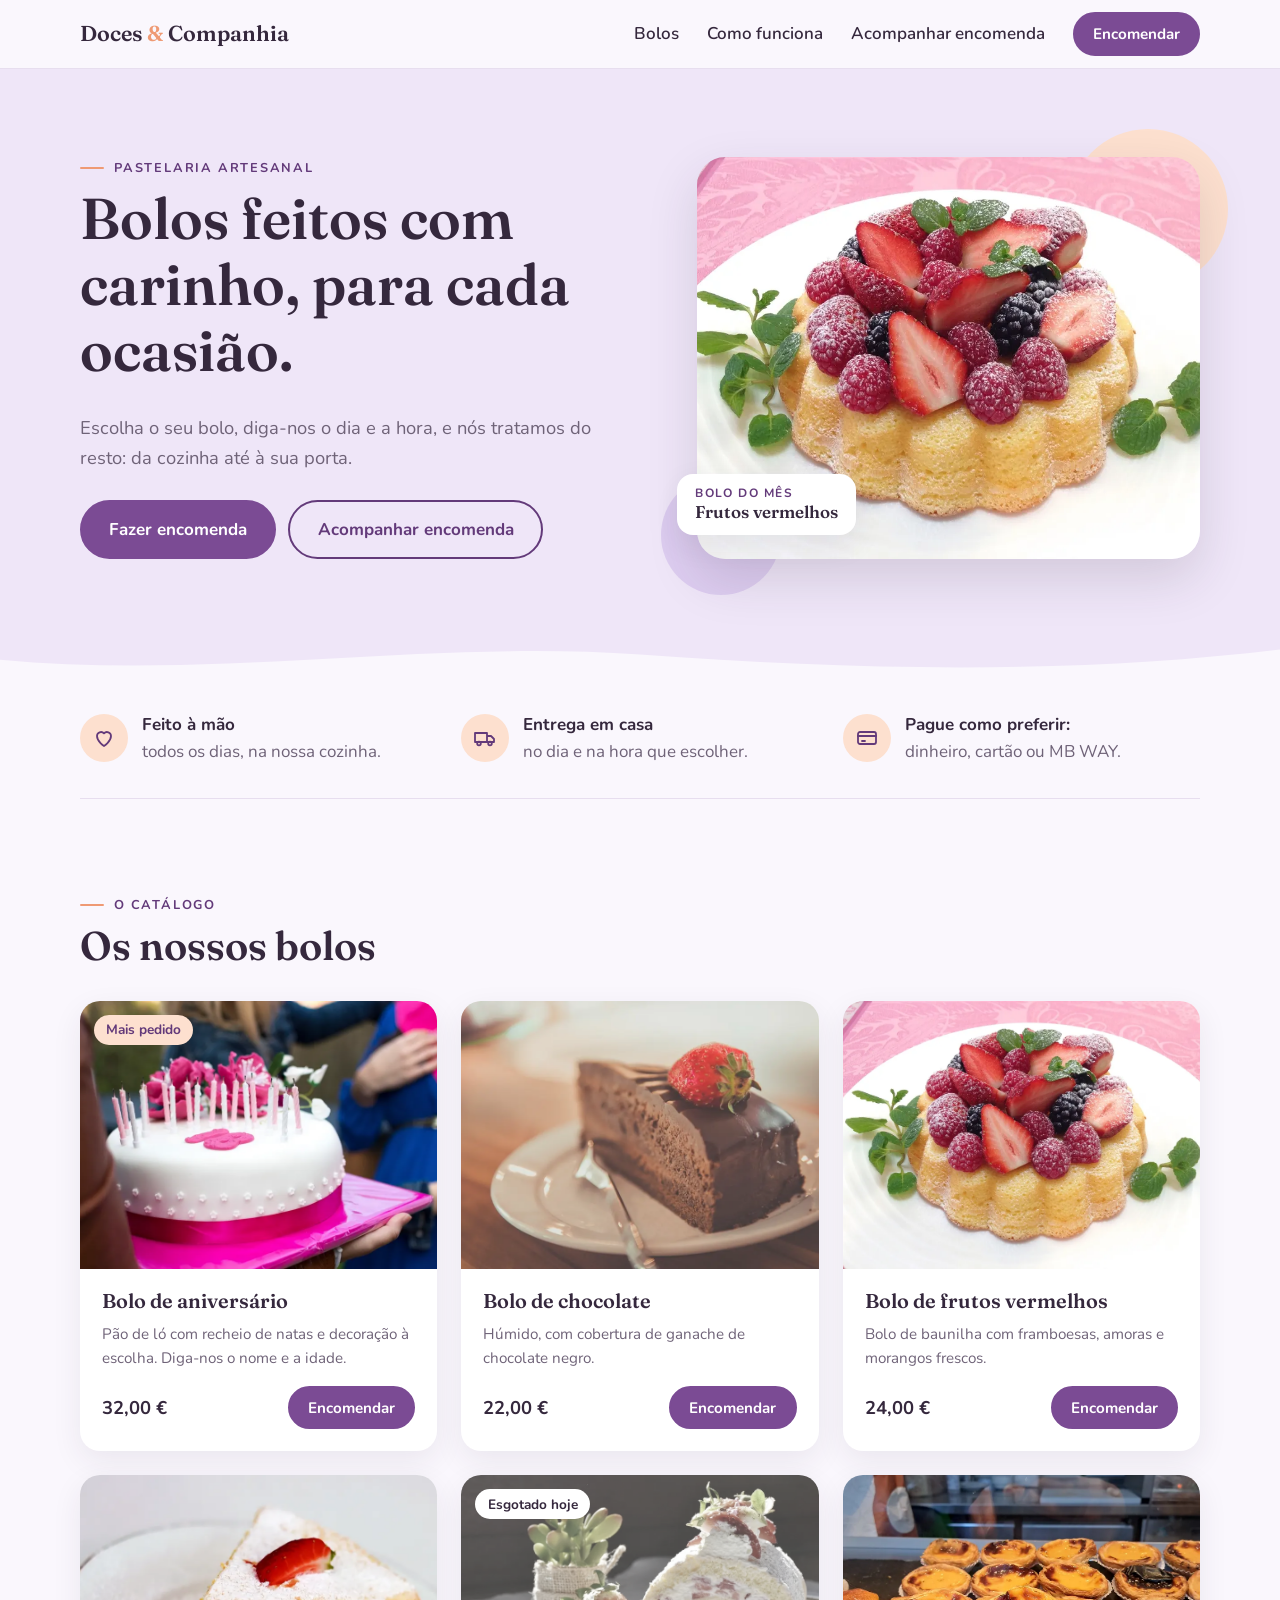
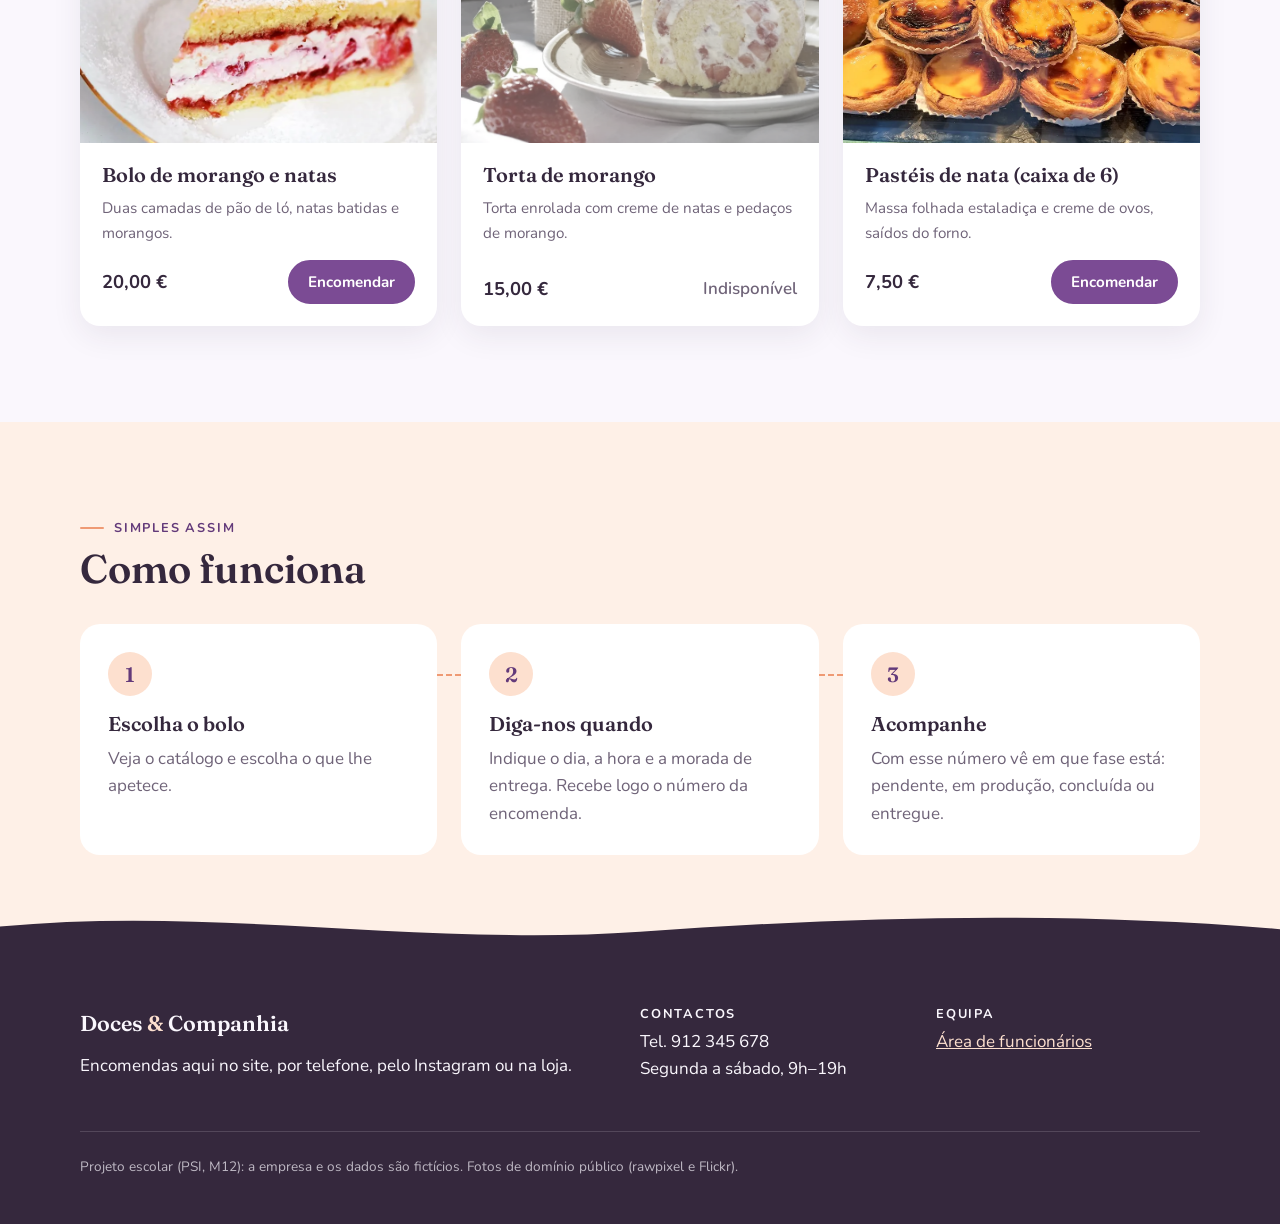
==== index.html @ ed375181 "Site Doces & Companhia: Início, Fazer encomenda, Acompanhar" ====
<!doctype html>
<html lang="pt-PT">
<head>
  <meta charset="utf-8">
  <meta name="viewport" content="width=device-width, initial-scale=1">
  <title>Doces &amp; Companhia — Bolos por encomenda</title>
  <meta name="description" content="Pastelaria artesanal. Encomende o seu bolo online e acompanhe a encomenda até à sua porta.">
  <link rel="preconnect" href="https://fonts.googleapis.com">
  <link rel="preconnect" href="https://fonts.gstatic.com" crossorigin>
  <link rel="stylesheet" href="https://fonts.googleapis.com/css2?family=Fraunces:opsz,wght@9..144,500;9..144,600&family=Nunito:wght@400;600;700&display=swap">
  <link rel="icon" href="data:image/svg+xml,<svg xmlns='http://www.w3.org/2000/svg' viewBox='0 0 100 100'><text y='.9em' font-size='90'>🍰</text></svg>">
  <link rel="stylesheet" href="css/style.css">
  <script src="js/dados.js" defer></script>
  <script src="js/inicio.js" defer></script>
  <script src="js/animacoes.js" defer></script>
</head>
<body>
  <header class="topo">
    <div class="contentor topo__linha">
      <a class="logo" href="index.html">Doces <span>&amp;</span> Companhia</a>
      <nav class="menu" aria-label="Principal">
        <a href="#bolos">Bolos</a>
        <a href="#como-funciona">Como funciona</a>
        <a href="acompanhar.html">Acompanhar encomenda</a>
        <a class="botao botao--pequeno" href="encomendar.html">Encomendar</a>
      </nav>
    </div>
  </header>

  <main>
    <section class="destaque">
      <div class="contentor destaque__grelha">
        <div>
          <p class="sobretitulo entrar">Pastelaria artesanal</p>
          <h1 class="entrar" style="--ordem: 1">Bolos feitos com carinho, para cada ocasião.</h1>
          <p class="destaque__texto entrar" style="--ordem: 2">Escolha o seu bolo, diga-nos o dia e a hora, e nós tratamos do resto: da cozinha até à sua porta.</p>
          <div class="acoes entrar" style="--ordem: 3">
            <a class="botao" href="encomendar.html">Fazer encomenda</a>
            <a class="botao botao--secundario" href="acompanhar.html">Acompanhar encomenda</a>
          </div>
        </div>
        <div class="destaque__media entrar" style="--ordem: 2">
          <span class="destaque__bolha destaque__bolha--1" aria-hidden="true"></span>
          <span class="destaque__bolha destaque__bolha--2" aria-hidden="true"></span>
          <img class="destaque__foto" src="img/frutos-vermelhos.webp" width="900" height="651"
               alt="Bolo de frutos vermelhos com framboesas, amoras e morangos">
          <p class="destaque__selo"><span>Bolo do mês</span> Frutos vermelhos</p>
        </div>
      </div>
      <svg class="onda" viewBox="0 0 1440 80" preserveAspectRatio="none" aria-hidden="true"><path d="M0 48C240 80 480 16 720 40S1200 72 1440 32V80H0Z"/></svg>
    </section>

    <ul class="contentor vantagens">
      <li>
        <span class="vantagens__icone" aria-hidden="true">
          <svg viewBox="0 0 24 24"><path d="M12 20s-7-4.4-7-10a4 4 0 0 1 7-2.6A4 4 0 0 1 19 10c0 5.6-7 10-7 10z"/></svg>
        </span>
        <div><strong>Feito à mão</strong> todos os dias, na nossa cozinha.</div>
      </li>
      <li>
        <span class="vantagens__icone" aria-hidden="true">
          <svg viewBox="0 0 24 24"><path d="M2 7h12v9H2zM14 10h4l3 3v3h-7"/><circle cx="6" cy="17.5" r="1.8"/><circle cx="17" cy="17.5" r="1.8"/></svg>
        </span>
        <div><strong>Entrega em casa</strong> no dia e na hora que escolher.</div>
      </li>
      <li>
        <span class="vantagens__icone" aria-hidden="true">
          <svg viewBox="0 0 24 24"><rect x="3" y="6" width="18" height="12" rx="2"/><path d="M3 10h18M7 15h3"/></svg>
        </span>
        <div><strong>Pague como preferir:</strong> dinheiro, cartão ou MB WAY.</div>
      </li>
    </ul>

    <section id="bolos" class="seccao">
      <div class="contentor">
        <p class="sobretitulo">O catálogo</p>
        <h2>Os nossos bolos</h2>
        <ul class="grelha-produtos" id="lista-produtos"></ul>
      </div>
    </section>

    <section id="como-funciona" class="seccao seccao--pessego">
      <div class="contentor">
        <p class="sobretitulo">Simples assim</p>
        <h2>Como funciona</h2>
        <ol class="passos">
          <li>
            <span class="passos__numero">1</span>
            <h3>Escolha o bolo</h3>
            <p>Veja o catálogo e escolha o que lhe apetece.</p>
          </li>
          <li>
            <span class="passos__numero">2</span>
            <h3>Diga-nos quando</h3>
            <p>Indique o dia, a hora e a morada de entrega. Recebe logo o número da encomenda.</p>
          </li>
          <li>
            <span class="passos__numero">3</span>
            <h3>Acompanhe</h3>
            <p>Com esse número vê em que fase está: pendente, em produção, concluída ou entregue.</p>
          </li>
        </ol>
      </div>
    </section>
  </main>

  <footer class="rodape">
    <svg class="onda" viewBox="0 0 1440 80" preserveAspectRatio="none" aria-hidden="true"><path d="M0 40C240 8 480 72 720 48S1200 16 1440 44V80H0Z"/></svg>
    <div class="contentor rodape__grelha">
      <div>
        <p class="logo">Doces <span>&amp;</span> Companhia</p>
        <p>Encomendas aqui no site, por telefone, pelo Instagram ou na loja.</p>
      </div>
      <div>
        <h2>Contactos</h2>
        <p>Tel. 912 345 678<br>Segunda a sábado, 9h–19h</p>
      </div>
      <div>
        <h2>Equipa</h2>
        <p><a href="entrar.html">Área de funcionários</a></p>
      </div>
    </div>
    <p class="contentor rodape__nota">Projeto escolar (PSI, M12): a empresa e os dados são fictícios. Fotos de domínio público (rawpixel e Flickr).</p>
  </footer>

  <template id="modelo-produto">
    <li class="produto">
      <div class="produto__imagem">
        <img class="produto__foto" src="" alt="" width="900" height="600" loading="lazy">
        <span class="produto__selo" hidden></span>
      </div>
      <div class="produto__corpo">
        <h3 class="produto__nome"></h3>
        <p class="produto__descricao"></p>
        <div class="produto__rodape">
          <span class="produto__preco"></span>
          <a class="botao botao--pequeno produto__botao" href="encomendar.html">Encomendar</a>
        </div>
      </div>
    </li>
  </template>
</body>
</html>
---- css/style.css ----
/* Doces & Companhia: estilos partilhados por todas as páginas. */

:root {
  /* Lavanda e pêssego */
  --fundo: #faf7fd;
  --branco: #ffffff;
  --lavanda: #efe6f8;
  --lavanda-clara: #f5f0fb;
  --lavanda-forte: #ddcdf0;
  --pessego: #fde0cf;
  --pessego-claro: #fef0e7;
  --pessego-forte: #ef9a74; /* só decoração: não serve para texto */
  --texto: #35283d;
  --texto-suave: #6f6378;
  --acento: #7b4b94;
  --acento-escuro: #633a7a;
  --linha: #e7deef;
  --erro: #b3261e;
  --erro-fundo: #fbe4e2;
  --erro-texto: #8c1d18;
  --sucesso-fundo: #dff2e9;
  --sucesso-texto: #2f6b4f;

  --raio: 20px;
  --sombra: 0 10px 30px rgb(53 40 61 / 0.08);
  --fonte-titulos: 'Fraunces', Georgia, serif;
  --fonte-texto: 'Nunito', system-ui, sans-serif;
}

*,
*::before,
*::after {
  box-sizing: border-box;
}

[hidden] {
  display: none !important;
}

body {
  margin: 0;
  background: var(--fundo);
  color: var(--texto);
  font: 1.0625rem/1.6 var(--fonte-texto);
}

img {
  display: block;
  max-width: 100%;
  height: auto;
}

h1,
h2,
h3 {
  margin: 0 0 0.5em;
  font-family: var(--fonte-titulos);
  font-weight: 600;
  line-height: 1.15;
}

h1 {
  font-size: clamp(2.2rem, 5vw, 3.6rem);
}

h2 {
  font-size: clamp(1.8rem, 3.5vw, 2.5rem);
}

h3 {
  font-size: 1.25rem;
}

p {
  margin: 0 0 1em;
}

a {
  color: var(--acento-escuro);
}

:focus-visible {
  outline: 3px solid var(--acento);
  outline-offset: 3px;
}

.contentor {
  width: min(1120px, 100% - 32px);
  margin-inline: auto;
}

.sobretitulo {
  display: flex;
  align-items: center;
  gap: 10px;
  margin-bottom: 0.5rem;
  color: var(--acento-escuro);
  font-size: 0.8rem;
  font-weight: 700;
  letter-spacing: 0.14em;
  text-transform: uppercase;
}

.sobretitulo::before {
  content: '';
  width: 24px;
  height: 2px;
  border-radius: 2px;
  background: var(--pessego-forte);
}

/* Botões */

.botao {
  display: inline-block;
  padding: 0.8em 1.6em;
  border: 2px solid var(--acento);
  border-radius: 999px;
  background: var(--acento);
  color: var(--branco);
  font: inherit;
  font-weight: 700;
  text-decoration: none;
  cursor: pointer;
  transition: background-color 0.2s, border-color 0.2s, color 0.2s, transform 0.2s, box-shadow 0.2s;
}

.botao:hover {
  border-color: var(--acento-escuro);
  background: var(--acento-escuro);
  box-shadow: 0 8px 18px rgb(123 75 148 / 0.25);
  transform: translateY(-2px);
}

.botao:active {
  transform: translateY(0) scale(0.98);
}

.botao--secundario {
  border-color: var(--acento-escuro);
  background: transparent;
  color: var(--acento-escuro);
}

.botao--secundario:hover {
  color: var(--branco);
}

.botao--pequeno {
  padding: 0.5em 1.2em;
  font-size: 0.95rem;
}

.botao--largo {
  width: 100%;
  text-align: center;
  font-size: 1.05rem;
}

/* Topo */

.topo {
  position: sticky;
  top: 0;
  z-index: 10;
  border-bottom: 1px solid var(--linha);
  background: rgb(250 247 253 / 0.92);
  backdrop-filter: blur(8px);
  transition: box-shadow 0.3s;
}

.topo--sombra {
  box-shadow: 0 6px 20px rgb(53 40 61 / 0.07);
}

.topo__linha {
  display: flex;
  align-items: center;
  justify-content: space-between;
  gap: 16px;
  min-height: 68px;
}

.logo {
  margin: 0;
  color: var(--texto);
  font-family: var(--fonte-titulos);
  font-size: 1.35rem;
  font-weight: 600;
  text-decoration: none;
  white-space: nowrap;
}

.logo span {
  color: var(--pessego-forte);
}

.menu {
  display: flex;
  align-items: center;
  gap: 28px;
}

.menu a:not(.botao) {
  color: var(--texto);
  font-weight: 600;
  text-decoration: none;
}

.menu a:not(.botao):hover {
  color: var(--acento-escuro);
}

/* Destaque (primeiro ecrã) */

.destaque {
  position: relative;
  overflow: clip;
  padding-block: clamp(40px, 8vw, 88px) clamp(72px, 10vw, 120px);
  background: var(--lavanda);
}

/* Onda no fim do primeiro ecrã */
.onda {
  position: absolute;
  bottom: -1px;
  left: 0;
  width: 100%;
  height: clamp(28px, 4vw, 56px);
  fill: var(--fundo);
}

.destaque__grelha {
  display: grid;
  grid-template-columns: 1.1fr 1fr;
  align-items: center;
  gap: clamp(32px, 5vw, 64px);
}

.destaque__texto {
  max-width: 34em;
  color: var(--texto-suave);
  font-size: 1.15rem;
}

.acoes {
  display: flex;
  flex-wrap: wrap;
  gap: 12px;
  margin-top: 28px;
}

.destaque__media {
  position: relative;
}

.destaque__foto {
  position: relative;
  width: 100%;
  aspect-ratio: 5 / 4;
  border-radius: 28px;
  object-fit: cover;
  box-shadow: 0 20px 50px rgb(53 40 61 / 0.15);
}

/* Círculos decorativos atrás da foto */
.destaque__bolha {
  position: absolute;
  border-radius: 50%;
}

.destaque__bolha--1 {
  top: -28px;
  right: -28px;
  width: 160px;
  height: 160px;
  background: var(--pessego);
}

.destaque__bolha--2 {
  bottom: -36px;
  left: -36px;
  width: 120px;
  height: 120px;
  background: var(--lavanda-forte);
}

.destaque__selo {
  position: absolute;
  bottom: 24px;
  left: -20px;
  margin: 0;
  padding: 12px 18px;
  border-radius: 16px;
  background: var(--branco);
  box-shadow: var(--sombra);
  font-family: var(--fonte-titulos);
  font-weight: 600;
  line-height: 1.3;
  animation: flutuar 5s ease-in-out 1s infinite;
}

.destaque__selo span {
  display: block;
  color: var(--acento-escuro);
  font-family: var(--fonte-texto);
  font-size: 0.75rem;
  font-weight: 700;
  letter-spacing: 0.12em;
  text-transform: uppercase;
}

/* Vantagens */

.vantagens {
  display: grid;
  grid-template-columns: repeat(3, 1fr);
  gap: 24px;
  margin-block: 0;
  padding: 32px 0;
  border-bottom: 1px solid var(--linha);
  list-style: none;
  color: var(--texto-suave);
}

.vantagens li {
  display: flex;
  align-items: center;
  gap: 14px;
}

.vantagens strong {
  display: block;
  color: var(--texto);
}

.vantagens__icone {
  display: grid;
  place-items: center;
  flex: none;
  width: 48px;
  height: 48px;
  border-radius: 50%;
  background: var(--pessego);
  color: var(--acento-escuro);
}

.vantagens__icone svg {
  width: 24px;
  height: 24px;
  fill: none;
  stroke: currentColor;
  stroke-width: 1.8;
  stroke-linecap: round;
  stroke-linejoin: round;
}

/* Secções */

.seccao {
  padding-block: clamp(48px, 8vw, 96px);
}

.seccao--pessego {
  background: var(--pessego-claro);
}

/* Catálogo */

.grelha-produtos {
  display: grid;
  grid-template-columns: repeat(auto-fill, minmax(300px, 1fr));
  gap: 24px;
  margin: 32px 0 0;
  padding: 0;
  list-style: none;
}

.produto {
  display: flex;
  flex-direction: column;
  overflow: hidden;
  border-radius: var(--raio);
  background: var(--branco);
  box-shadow: var(--sombra);
  transition: transform 0.25s, box-shadow 0.25s;
}

.produto:hover {
  transform: translateY(-4px);
  box-shadow: 0 16px 40px rgb(53 40 61 / 0.12);
}

.produto__imagem {
  position: relative;
  overflow: hidden;
}

.produto__foto {
  width: 100%;
  aspect-ratio: 4 / 3;
  object-fit: cover;
  transition: transform 0.6s cubic-bezier(0.2, 0.7, 0.2, 1);
}

.produto:hover .produto__foto {
  transform: scale(1.06);
}

.produto__selo {
  position: absolute;
  top: 14px;
  left: 14px;
  padding: 0.3em 0.9em;
  border-radius: 999px;
  background: var(--branco);
  font-size: 0.85rem;
  font-weight: 700;
}

.produto__selo--destaque {
  background: var(--pessego);
  color: var(--acento-escuro);
}

.produto__corpo {
  display: flex;
  flex: 1;
  flex-direction: column;
  padding: 20px 22px 22px;
}

.produto__descricao {
  flex: 1;
  color: var(--texto-suave);
  font-size: 0.95rem;
}

.produto__rodape {
  display: flex;
  align-items: center;
  justify-content: space-between;
  gap: 12px;
}

.produto__preco {
  font-size: 1.15rem;
  font-weight: 700;
}

.produto__indisponivel {
  color: var(--texto-suave);
  font-weight: 600;
}

.produto--esgotado .produto__foto {
  filter: grayscale(0.6);
  opacity: 0.75;
}

/* Como funciona */

.passos {
  display: grid;
  grid-template-columns: repeat(3, 1fr);
  gap: 24px;
  margin: 32px 0 0;
  padding: 0;
  list-style: none;
}

.passos li {
  position: relative;
  padding: 28px;
  border-radius: var(--raio);
  background: var(--branco);
}

/* Tracejado entre os passos */
.passos li:not(:last-child)::after {
  content: '';
  position: absolute;
  top: 50px;
  right: -24px;
  width: 24px;
  border-top: 2px dashed var(--pessego-forte);
}

.passos p {
  margin: 0;
  color: var(--texto-suave);
}

.passos__numero {
  display: grid;
  place-items: center;
  width: 44px;
  height: 44px;
  margin-bottom: 16px;
  border-radius: 50%;
  background: var(--pessego);
  color: var(--acento-escuro);
  font-family: var(--fonte-titulos);
  font-size: 1.3rem;
  font-weight: 600;
}

/* Páginas interiores */

.pagina {
  padding-block: clamp(32px, 6vw, 64px) clamp(48px, 8vw, 96px);
}

.pagina__intro {
  max-width: 40em;
  color: var(--texto-suave);
}

.contentor.estreito {
  width: min(760px, 100% - 32px);
}

.cartao {
  padding: clamp(20px, 4vw, 32px);
  border-radius: var(--raio);
  background: var(--branco);
  box-shadow: var(--sombra);
}

.aviso {
  margin: 0;
  padding: 14px 18px;
  border-radius: 14px;
  background: var(--pessego-claro);
}

.aviso--erro {
  background: var(--erro-fundo);
  color: var(--erro-texto);
}

/* Formulários */

.formulario {
  display: grid;
  gap: 24px;
}

.bloco h2 {
  display: flex;
  align-items: center;
  gap: 12px;
  font-size: 1.4rem;
}

.bloco__numero {
  display: grid;
  place-items: center;
  flex: none;
  width: 34px;
  height: 34px;
  border-radius: 50%;
  background: var(--pessego);
  color: var(--acento-escuro);
  font-size: 1rem;
}

.campos {
  display: grid;
  gap: 18px;
}

.campos-2 {
  display: grid;
  grid-template-columns: 1fr 1fr;
  gap: 18px;
}

.campo {
  display: grid;
  align-content: start;
  gap: 6px;
  min-width: 0;
  margin: 0;
  padding: 0;
  border: 0;
}

.campo--curto {
  max-width: 160px;
}

.campo > label,
.campo > legend {
  padding: 0;
  font-weight: 700;
}

.campo > legend {
  margin-bottom: 6px;
}

.campo__opcional,
.campo__ajuda {
  color: var(--texto-suave);
  font-weight: 400;
}

.campo__ajuda {
  margin: 0;
  font-size: 0.9rem;
}

.campo__erro {
  margin: 0;
  color: var(--erro);
  font-size: 0.9rem;
  font-weight: 600;
}

.campo__erro:empty {
  display: none;
}

.campo input:not([type='radio']),
.campo select,
.campo textarea {
  width: 100%;
  padding: 0.75em 1em;
  border: 1.5px solid var(--linha);
  border-radius: 12px;
  background: var(--fundo);
  color: var(--texto);
  font: inherit;
}

.campo textarea {
  min-height: 96px;
  resize: vertical;
}

.campo input:not([type='radio']):focus,
.campo select:focus,
.campo textarea:focus {
  outline: none;
  border-color: var(--acento);
  background: var(--branco);
  box-shadow: 0 0 0 3px rgb(123 75 148 / 0.18);
}

.campo--erro input:not([type='radio']),
.campo--erro select {
  border-color: var(--erro);
}

.opcoes {
  display: grid;
  grid-template-columns: 1fr 1fr;
  gap: 12px;
}

.opcoes--linha {
  display: flex;
  flex-wrap: wrap;
  gap: 10px;
}

.opcao {
  display: flex;
  align-items: flex-start;
  gap: 12px;
  padding: 14px 16px;
  border: 1.5px solid var(--linha);
  border-radius: 14px;
  background: var(--fundo);
  cursor: pointer;
  transition: border-color 0.2s, background-color 0.2s;
}

.opcoes--linha .opcao {
  align-items: center;
  padding: 10px 18px;
  font-weight: 600;
}

.opcao:has(input:checked) {
  border-color: var(--acento);
  background: var(--lavanda-clara);
}

.opcao:has(input:focus-visible) {
  outline: 3px solid var(--acento);
  outline-offset: 2px;
}

.opcao input {
  margin: 0.3em 0 0;
  accent-color: var(--acento);
}

.opcoes--linha .opcao input {
  margin-top: 0;
}

.opcao small {
  display: block;
  color: var(--texto-suave);
  font-size: 0.9rem;
}

.campo--erro .opcao {
  border-color: var(--erro);
}

/* Fazer encomenda */

.encomendar {
  display: grid;
  grid-template-columns: minmax(0, 1.7fr) minmax(0, 1fr);
  align-items: start;
  gap: 32px;
  margin-top: 32px;
}

.resumo {
  position: sticky;
  top: 92px;
  display: grid;
  gap: 16px;
}

.resumo h2 {
  margin: 0;
  font-size: 1.4rem;
}

.resumo__foto {
  width: 100%;
  aspect-ratio: 4 / 3;
  border-radius: 14px;
  object-fit: cover;
}

.resumo__produto {
  margin: 0;
  font-family: var(--fonte-titulos);
  font-size: 1.15rem;
  font-weight: 600;
}

.resumo__nota {
  margin: 0;
  color: var(--texto-suave);
  font-size: 0.9rem;
  text-align: center;
}

.detalhes {
  display: grid;
  gap: 10px;
  margin: 0;
}

.detalhes div {
  display: flex;
  justify-content: space-between;
  gap: 16px;
  padding-bottom: 10px;
  border-bottom: 1px solid var(--linha);
}

.detalhes dt {
  flex: none;
  color: var(--texto-suave);
}

.detalhes dd {
  margin: 0;
  font-weight: 600;
  text-align: right;
}

.detalhes .detalhes__total {
  border-bottom: 0;
  font-size: 1.15rem;
}

.detalhes__total dt {
  color: var(--texto);
  font-weight: 700;
}

.confirmacao {
  display: grid;
  gap: 4px;
  text-align: center;
  animation: aparecer 0.6s cubic-bezier(0.2, 0.7, 0.2, 1) both;
}

.confirmacao .sobretitulo {
  justify-content: center;
}

.confirmacao .detalhes {
  margin-block: 20px;
  text-align: left;
}

.confirmacao .aviso {
  text-align: left;
}

.confirmacao .acoes {
  justify-content: center;
  margin-top: 20px;
}

.confirmacao__numero {
  margin: 0;
  color: var(--acento-escuro);
  font-family: var(--fonte-titulos);
  font-size: clamp(2.6rem, 8vw, 3.6rem);
  font-weight: 600;
  line-height: 1.1;
  animation: saltar 0.7s cubic-bezier(0.3, 1.6, 0.5, 1) 0.3s both;
}

#confirmacao:focus,
.resultado:focus {
  outline: none;
}

/* Acompanhar encomenda */

.procurar {
  display: grid;
  justify-items: start;
  gap: 20px;
  margin: 24px 0;
}

.procurar .campos-2 {
  width: 100%;
}

.resultado {
  display: grid;
  gap: 24px;
  animation: aparecer 0.5s cubic-bezier(0.2, 0.7, 0.2, 1) both;
}

.resultado__topo {
  display: flex;
  flex-wrap: wrap;
  align-items: center;
  justify-content: space-between;
  gap: 12px;
}

.resultado__topo h2 {
  margin: 0;
  font-size: 1.5rem;
}

.resultado__atualizado {
  margin: 0;
  color: var(--texto-suave);
  font-size: 0.9rem;
}

.etiqueta {
  padding: 0.3em 0.9em;
  border-radius: 999px;
  background: var(--pessego);
  color: var(--acento-escuro);
  font-size: 0.9rem;
  font-weight: 700;
}

.etiqueta[data-estado='entregue'] {
  background: var(--sucesso-fundo);
  color: var(--sucesso-texto);
}

.etiqueta[data-estado='nao-entregue'] {
  background: var(--erro-fundo);
  color: var(--erro-texto);
}

.progresso {
  display: grid;
  grid-template-columns: repeat(4, 1fr);
  margin: 0;
  padding: 0;
  list-style: none;
}

.progresso li {
  position: relative;
  padding-top: 36px;
  color: var(--texto-suave);
  font-size: 0.9rem;
  font-weight: 600;
  text-align: center;
}

/* Bolinha de cada etapa */
.progresso li::before {
  content: '';
  position: absolute;
  top: 4px;
  left: 50%;
  z-index: 1;
  width: 22px;
  height: 22px;
  border: 3px solid var(--linha);
  border-radius: 50%;
  background: var(--branco);
  transform: translateX(-50%);
}

/* Linha que liga à etapa anterior */
.progresso li::after {
  content: '';
  position: absolute;
  top: 13px;
  left: -50%;
  width: 100%;
  height: 4px;
  background: var(--linha);
}

.progresso li:first-child::after {
  display: none;
}

.progresso li.feito {
  color: var(--texto);
}

/* As etapas feitas enchem-se uma a uma (--i vem do HTML) */
.progresso li.feito::before {
  border-color: var(--acento);
  background: var(--acento);
  animation: encher 0.35s ease-out calc(var(--i) * 180ms + 200ms) both;
}

.progresso li.feito::after {
  background: var(--acento);
  transform-origin: left;
  animation: crescer 0.25s ease-out calc(var(--i) * 180ms + 100ms) both;
}

.progresso li[aria-current] {
  color: var(--acento-escuro);
}

.progresso li[aria-current]::before {
  box-shadow: 0 0 0 6px rgb(123 75 148 / 0.18);
}

/* Rodapé */

.rodape {
  position: relative;
  padding-block: 56px 32px;
  background: var(--texto);
  color: var(--fundo);
}

.rodape .onda {
  top: calc(-1 * clamp(28px, 4vw, 56px) + 1px);
  bottom: auto;
  fill: var(--texto);
}

.rodape .logo {
  margin-bottom: 0.5em;
  color: var(--fundo);
}

.rodape .logo span {
  color: var(--pessego);
}

.rodape h2 {
  font-family: var(--fonte-texto);
  font-size: 0.8rem;
  font-weight: 700;
  letter-spacing: 0.14em;
  text-transform: uppercase;
}

.rodape a {
  color: var(--pessego);
}

.rodape__grelha {
  display: grid;
  grid-template-columns: 2fr 1fr 1fr;
  gap: 32px;
}

.rodape__nota {
  margin-top: 32px;
  padding-top: 24px;
  border-top: 1px solid rgb(250 247 253 / 0.15);
  color: rgb(250 247 253 / 0.7);
  font-size: 0.85rem;
}

/* Telemóvel */

@media (max-width: 760px) {
  .menu a:not(.botao) {
    display: none;
  }

  .destaque__grelha,
  .vantagens,
  .passos,
  .rodape__grelha,
  .encomendar,
  .campos-2,
  .opcoes {
    grid-template-columns: 1fr;
  }

  .resumo {
    position: static;
  }

  .vantagens {
    gap: 16px;
  }

  .passos li::after {
    display: none;
  }

  .destaque__selo {
    left: 12px;
  }

  .destaque__bolha--1 {
    top: -20px;
    right: -12px;
    width: 110px;
    height: 110px;
  }

  .destaque__bolha--2 {
    left: -12px;
  }
}

/* Animações */

/* Entrada do primeiro ecrã, em cascata (--ordem vem do HTML) */
.entrar {
  animation: subir 0.8s cubic-bezier(0.2, 0.7, 0.2, 1) calc(var(--ordem, 0) * 90ms) both;
}

/* Aparecer ao fazer scroll: as classes são postas por js/animacoes.js */
.revelar {
  opacity: 0;
  transform: translateY(24px);
  transition: opacity 0.7s ease, transform 0.7s cubic-bezier(0.2, 0.7, 0.2, 1);
  transition-delay: calc(var(--ordem, 0) * 100ms);
}

.revelar.revelado {
  opacity: 1;
  transform: none;
}

@keyframes subir {
  from {
    opacity: 0;
    transform: translateY(18px);
  }
}

@keyframes aparecer {
  from {
    opacity: 0;
    transform: translateY(10px) scale(0.97);
  }
}

@keyframes saltar {
  from {
    opacity: 0;
    transform: scale(0.6);
  }
}

@keyframes flutuar {
  50% {
    transform: translateY(-8px);
  }
}

@keyframes encher {
  from {
    background: var(--branco);
    transform: translateX(-50%) scale(0.5);
  }
}

@keyframes crescer {
  from {
    transform: scaleX(0);
  }
}

@media (prefers-reduced-motion: reduce) {
  *,
  *::before,
  *::after {
    animation: none !important;
    transition: none !important;
  }

  .revelar {
    opacity: 1;
    transform: none;
  }
}
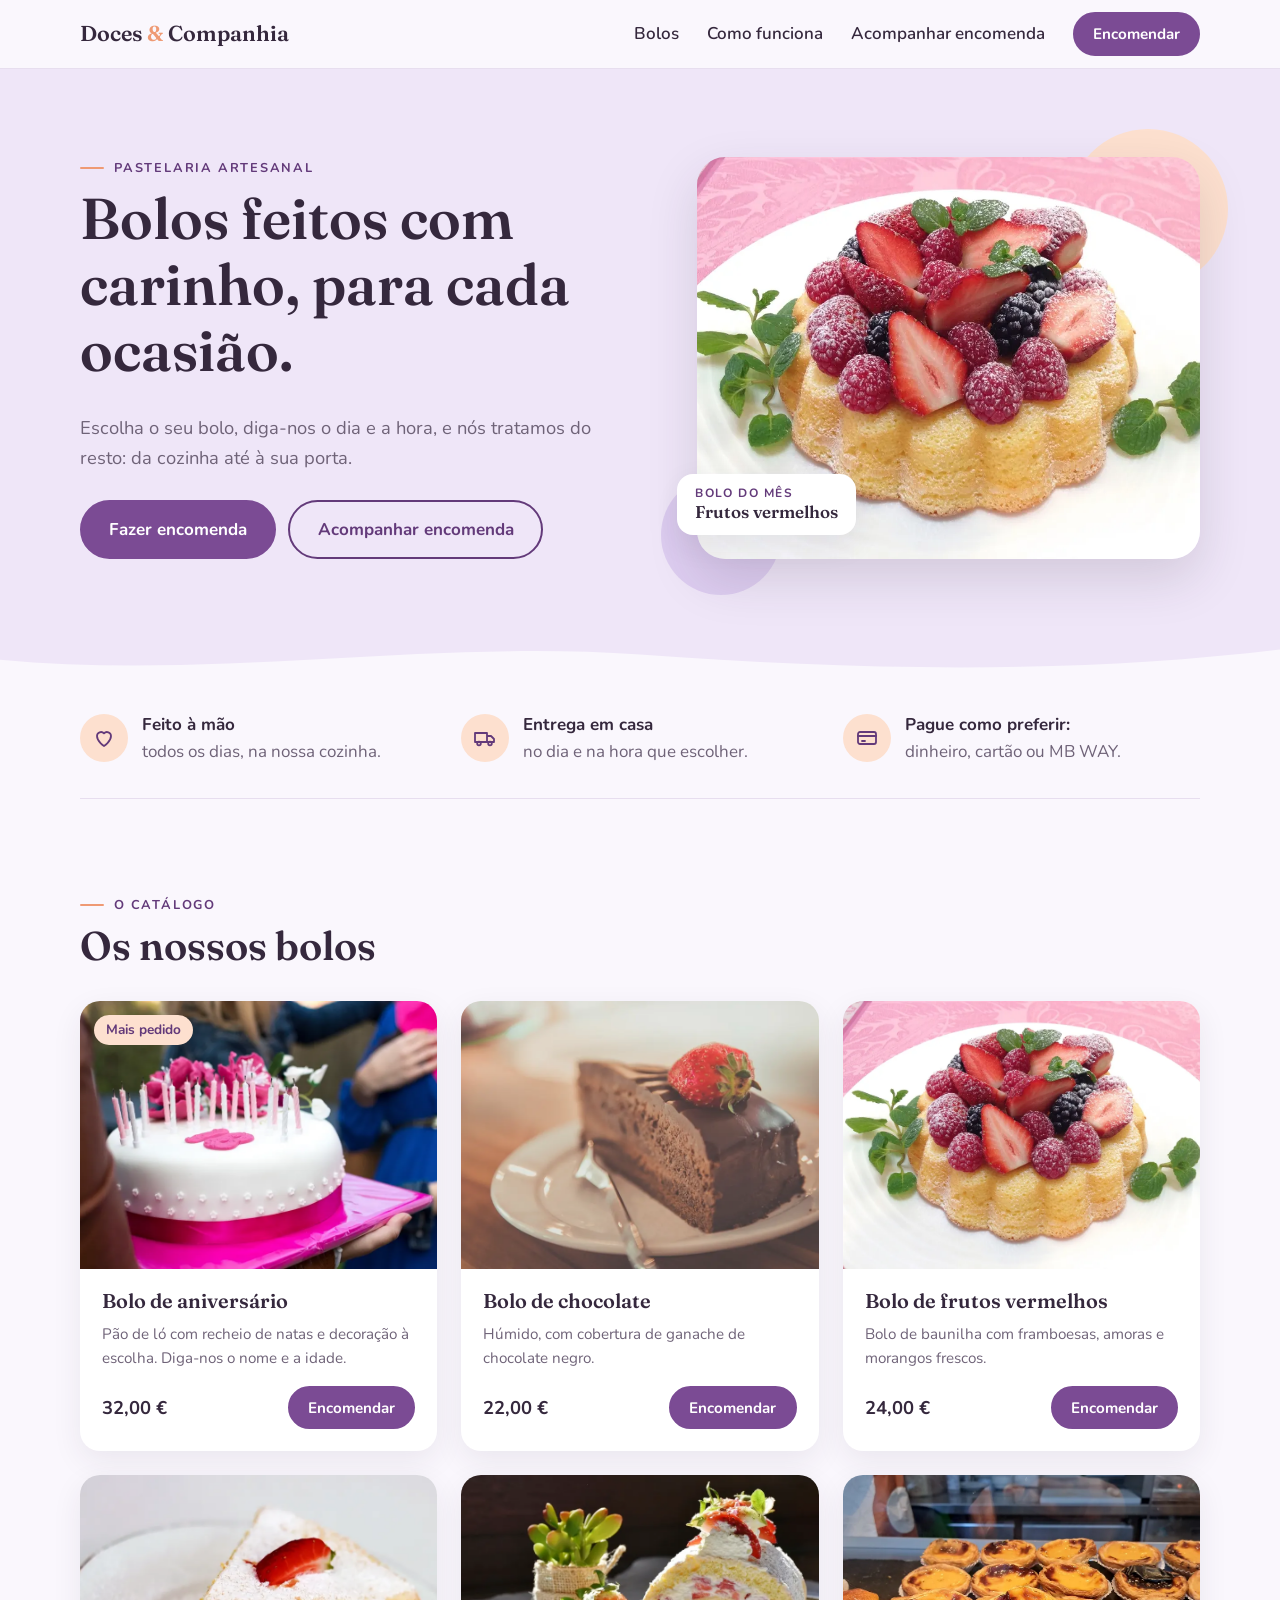
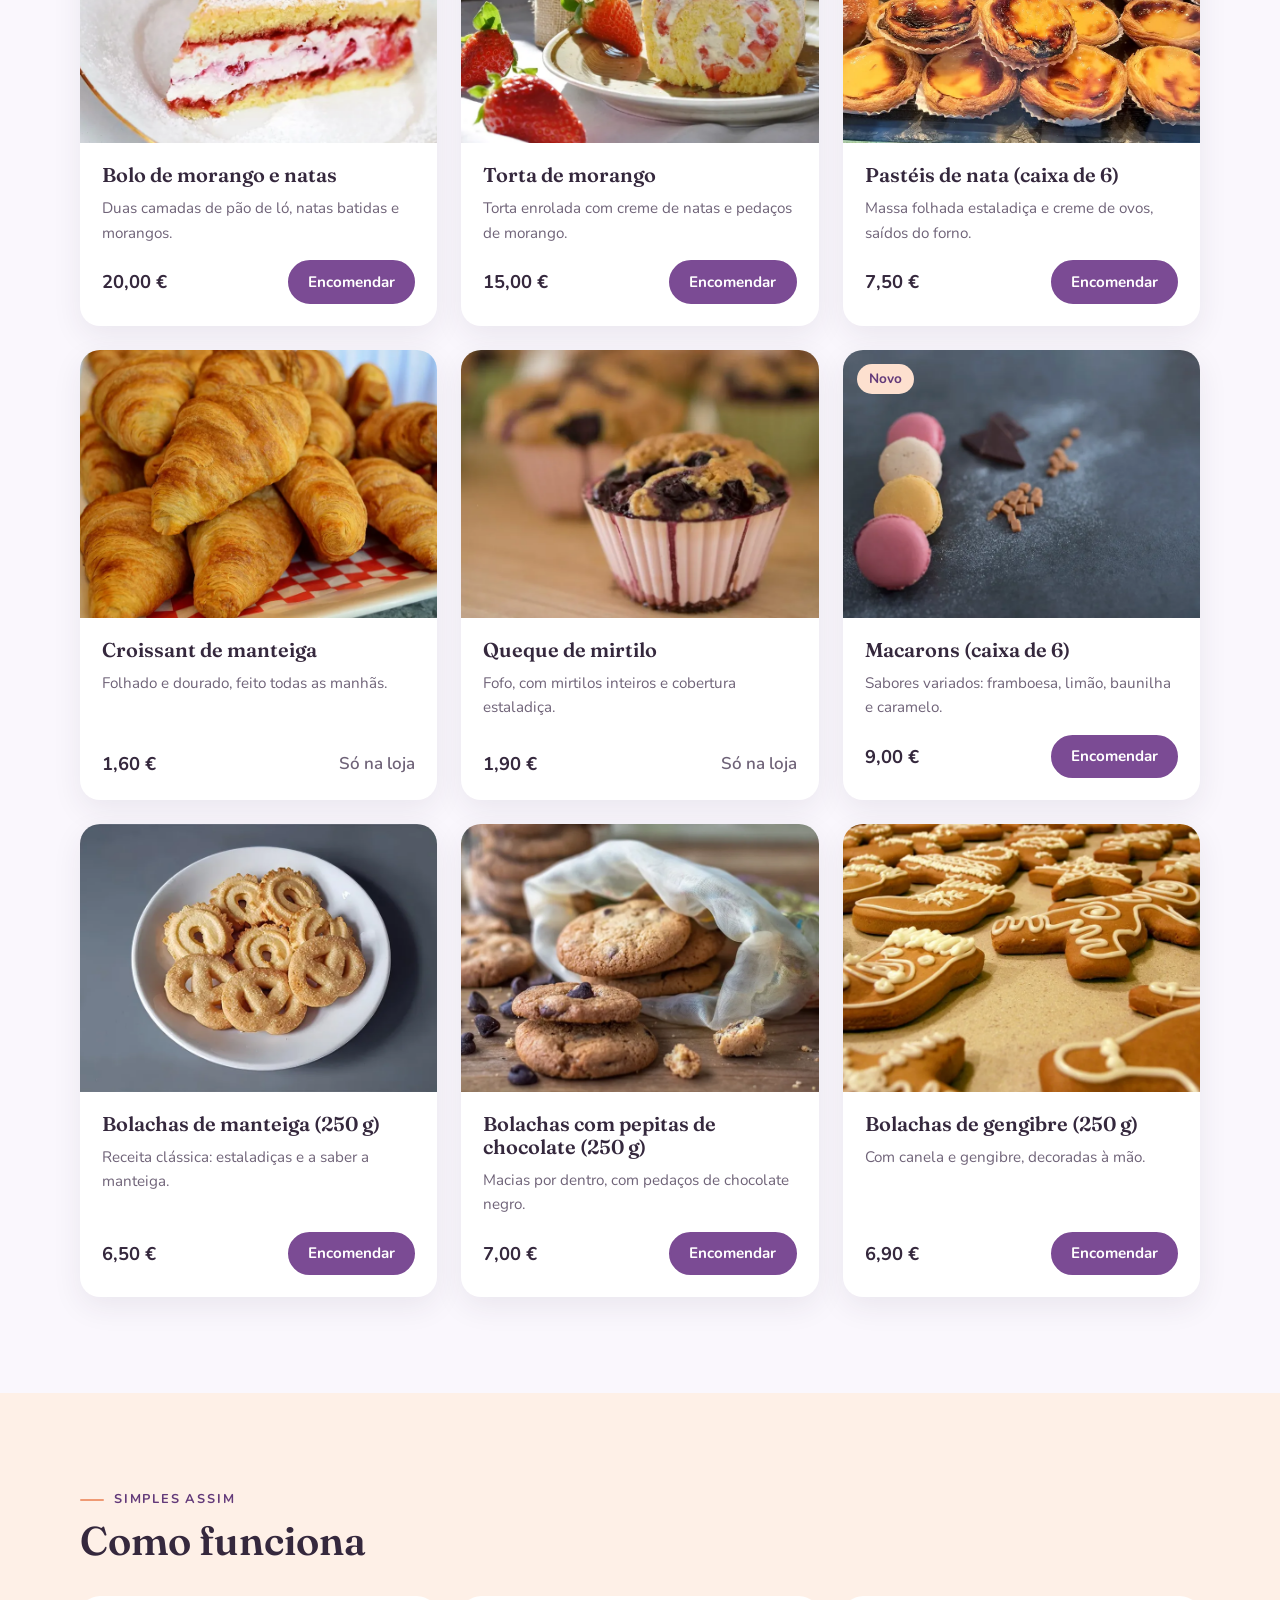
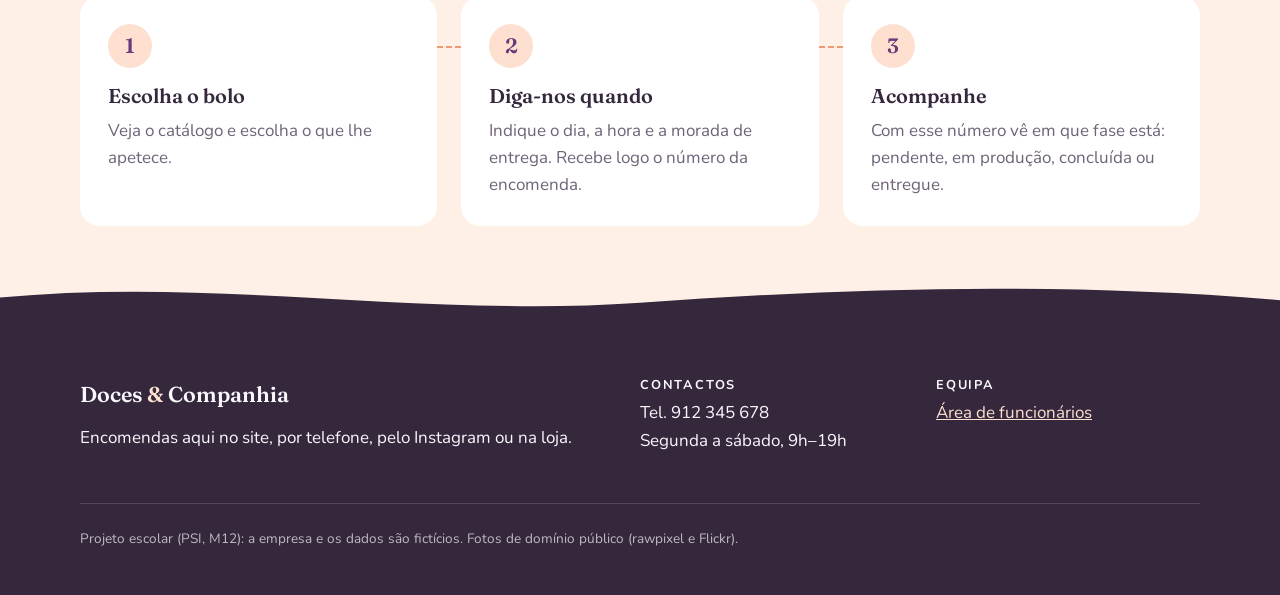
==== commit 0244f260: "Dados e regras: categorias, limite diário, região de Lisboa, stock, vendas, SMS e histórico - Catálo" ====
--- a/index.html
+++ b/index.html
@@ -11,6 +11,7 @@
   <link rel="icon" href="data:image/svg+xml,<svg xmlns='http://www.w3.org/2000/svg' viewBox='0 0 100 100'><text y='.9em' font-size='90'>🍰</text></svg>">
   <link rel="stylesheet" href="css/style.css">
   <script src="js/dados.js" defer></script>
+  <script src="js/dados-demo.js" defer></script>
   <script src="js/inicio.js" defer></script>
   <script src="js/animacoes.js" defer></script>
 </head>
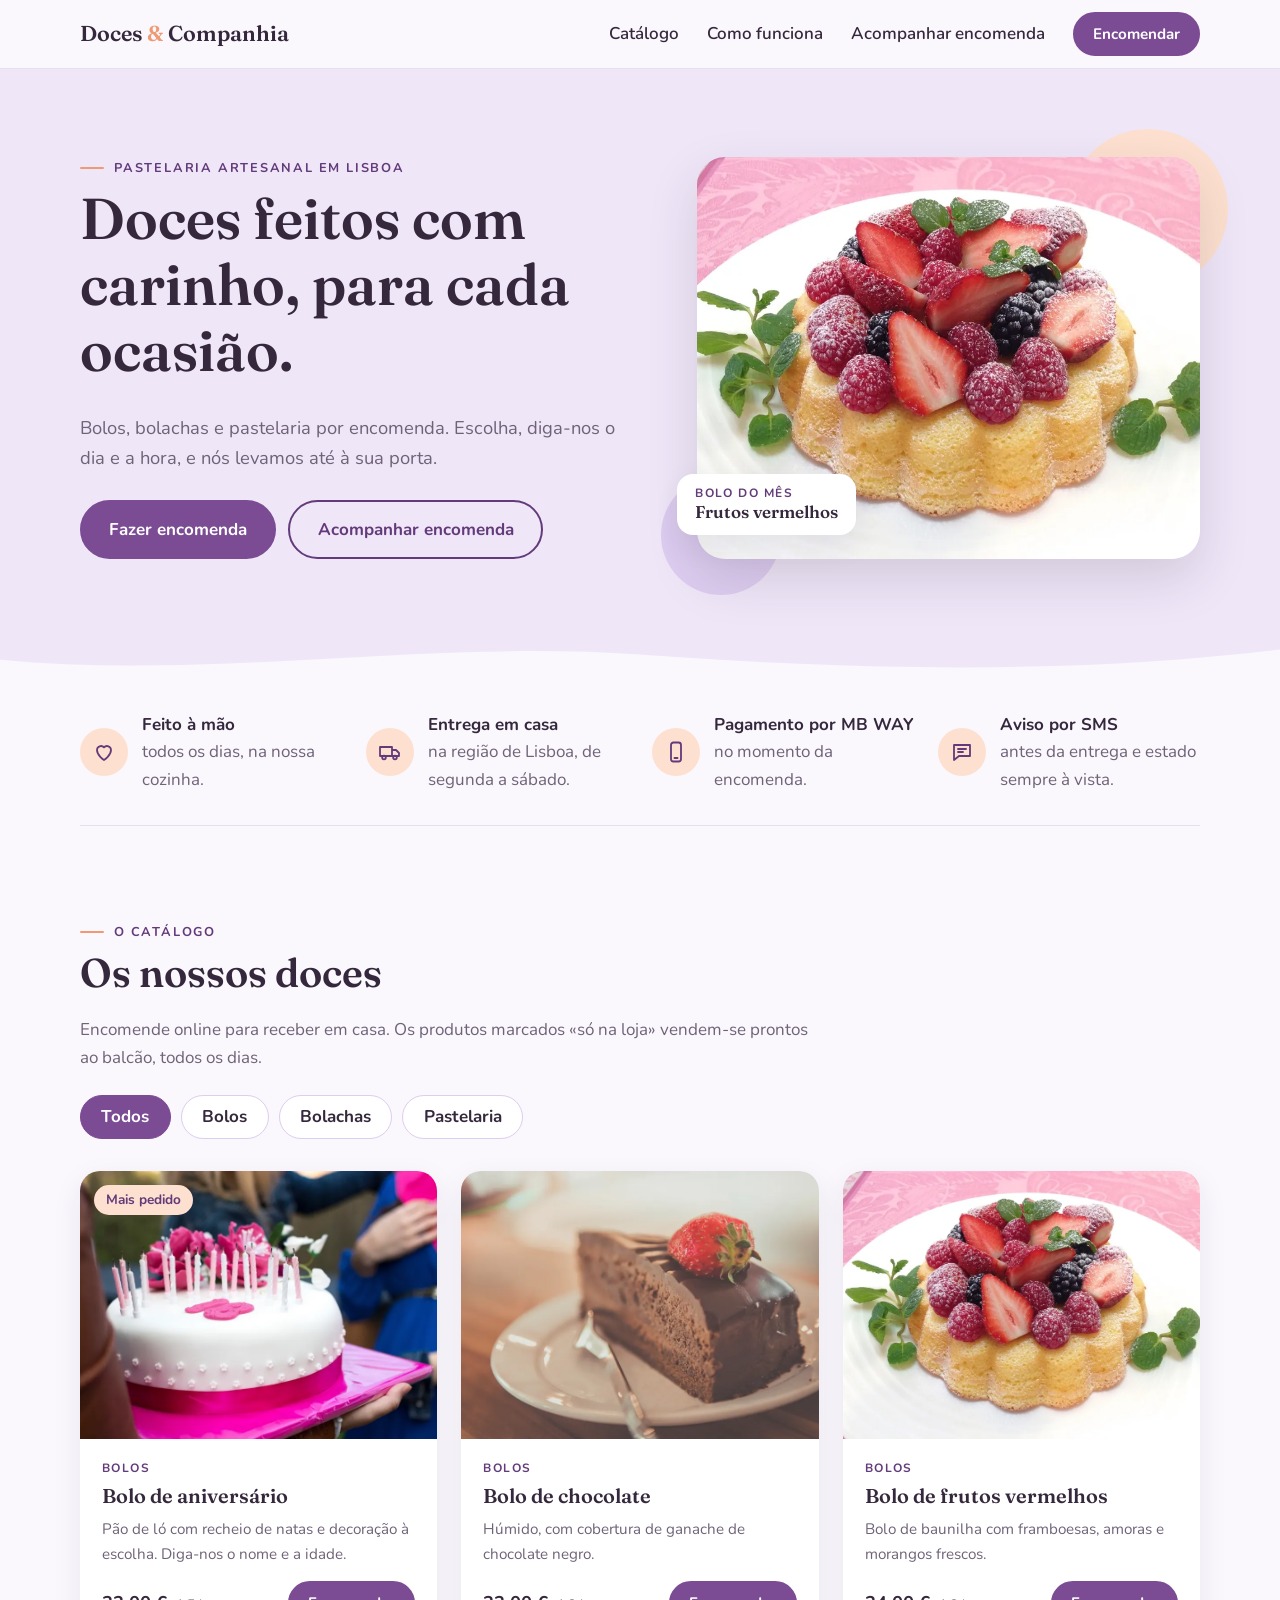
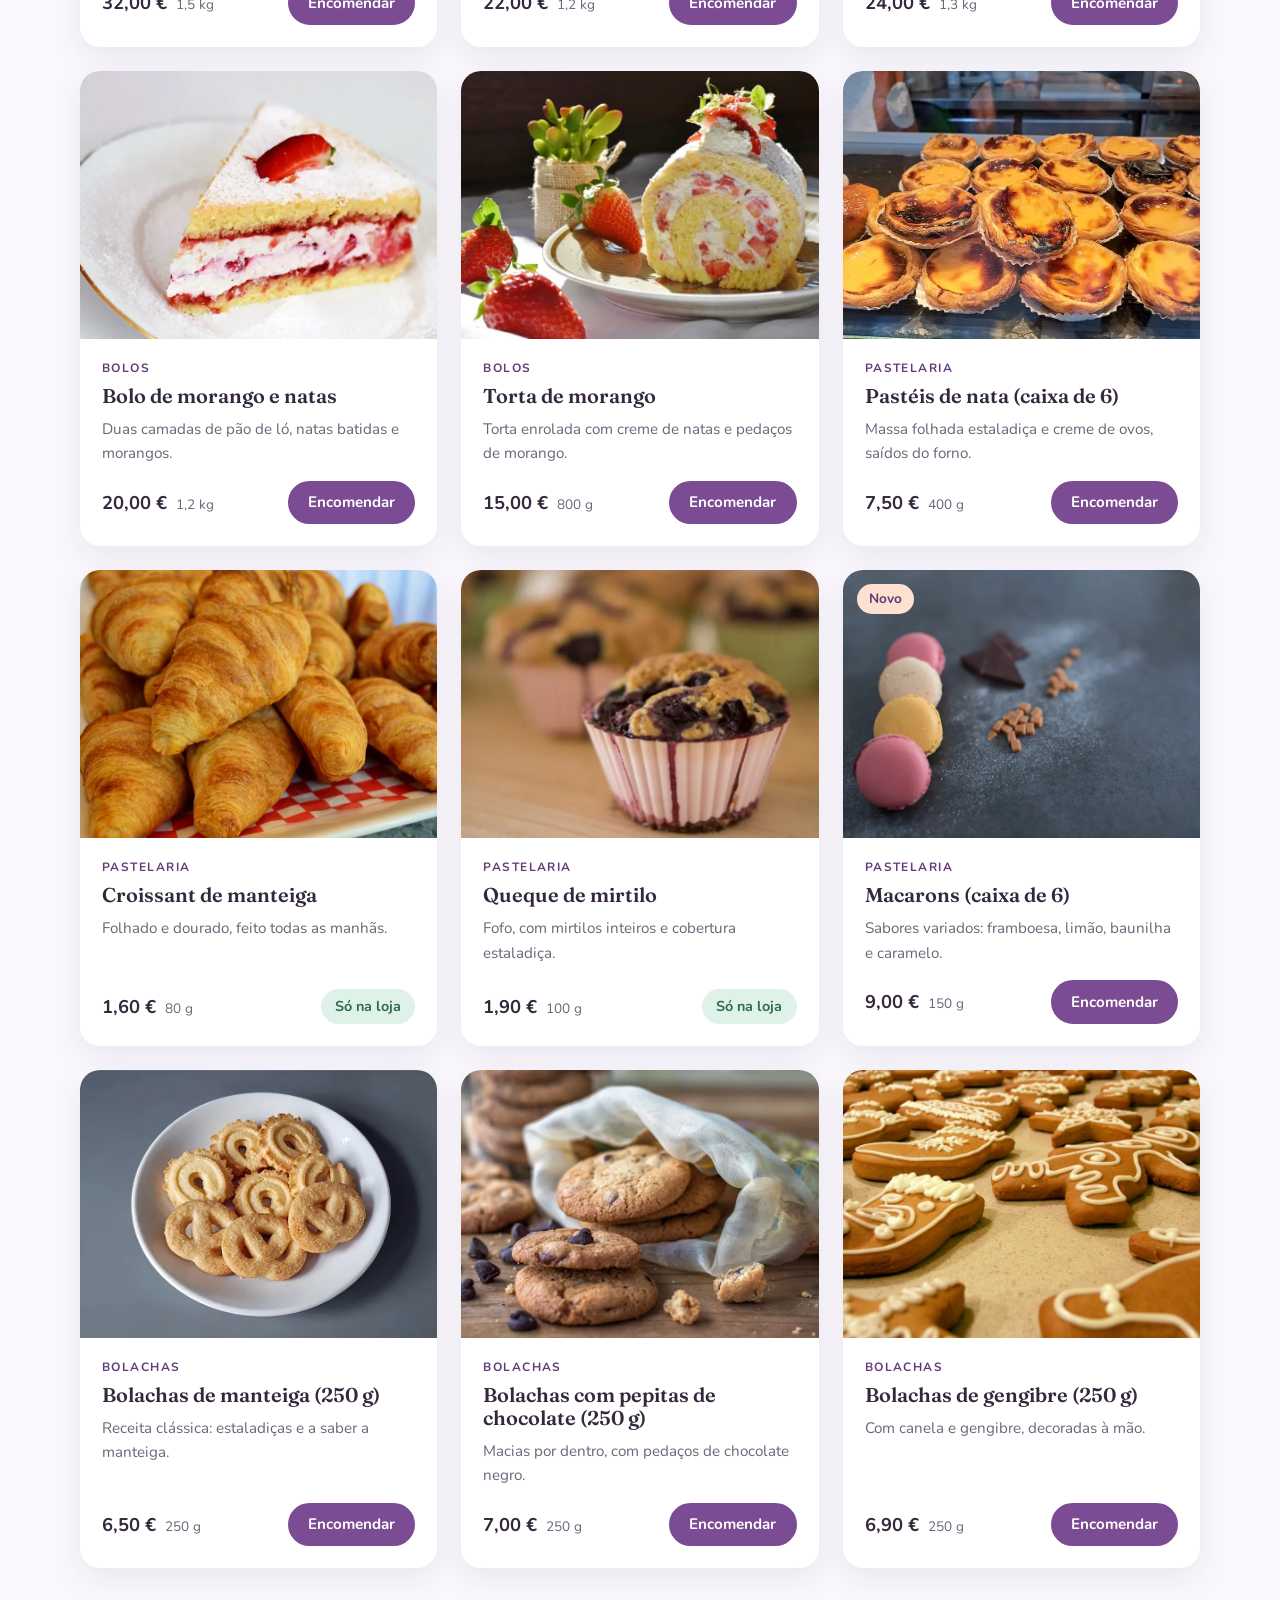
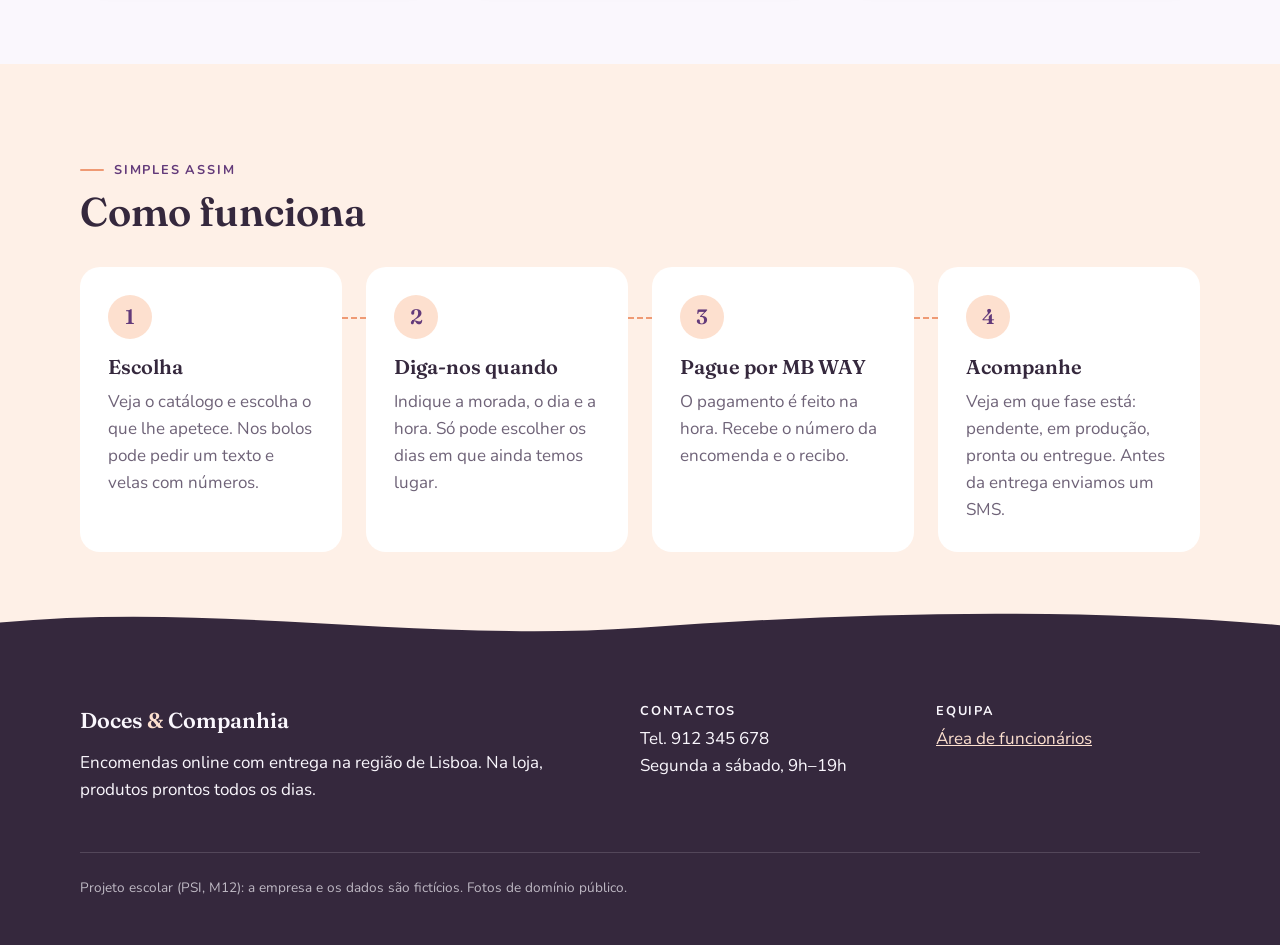
==== commit f5feaab4: "Parte do cliente: catálogo por categorias, encomenda com calendário, MB WAY simulado e recibo - Iníc" ====
--- a/index.html
+++ b/index.html
@@ -3,8 +3,8 @@
 <head>
   <meta charset="utf-8">
   <meta name="viewport" content="width=device-width, initial-scale=1">
-  <title>Doces &amp; Companhia — Bolos por encomenda</title>
-  <meta name="description" content="Pastelaria artesanal. Encomende o seu bolo online e acompanhe a encomenda até à sua porta.">
+  <title>Doces &amp; Companhia — Bolos, bolachas e pastelaria por encomenda</title>
+  <meta name="description" content="Pastelaria artesanal em Lisboa. Encomende online, pague por MB WAY e acompanhe a encomenda até à sua porta.">
   <link rel="preconnect" href="https://fonts.googleapis.com">
   <link rel="preconnect" href="https://fonts.gstatic.com" crossorigin>
   <link rel="stylesheet" href="https://fonts.googleapis.com/css2?family=Fraunces:opsz,wght@9..144,500;9..144,600&family=Nunito:wght@400;600;700&display=swap">
@@ -19,8 +19,11 @@
   <header class="topo">
     <div class="contentor topo__linha">
       <a class="logo" href="index.html">Doces <span>&amp;</span> Companhia</a>
-      <nav class="menu" aria-label="Principal">
-        <a href="#bolos">Bolos</a>
+      <button class="menu__botao" type="button" aria-expanded="false" aria-controls="menu" aria-label="Menu">
+        <svg viewBox="0 0 24 24" aria-hidden="true"><path d="M4 7h16M4 12h16M4 17h16"/></svg>
+      </button>
+      <nav class="menu" id="menu" aria-label="Principal">
+        <a href="#catalogo">Catálogo</a>
         <a href="#como-funciona">Como funciona</a>
         <a href="acompanhar.html">Acompanhar encomenda</a>
         <a class="botao botao--pequeno" href="encomendar.html">Encomendar</a>
@@ -32,9 +35,9 @@
     <section class="destaque">
       <div class="contentor destaque__grelha">
         <div>
-          <p class="sobretitulo entrar">Pastelaria artesanal</p>
-          <h1 class="entrar" style="--ordem: 1">Bolos feitos com carinho, para cada ocasião.</h1>
-          <p class="destaque__texto entrar" style="--ordem: 2">Escolha o seu bolo, diga-nos o dia e a hora, e nós tratamos do resto: da cozinha até à sua porta.</p>
+          <p class="sobretitulo entrar">Pastelaria artesanal em Lisboa</p>
+          <h1 class="entrar" style="--ordem: 1">Doces feitos com carinho, para cada ocasião.</h1>
+          <p class="destaque__texto entrar" style="--ordem: 2">Bolos, bolachas e pastelaria por encomenda. Escolha, diga-nos o dia e a hora, e nós levamos até à sua porta.</p>
           <div class="acoes entrar" style="--ordem: 3">
             <a class="botao" href="encomendar.html">Fazer encomenda</a>
             <a class="botao botao--secundario" href="acompanhar.html">Acompanhar encomenda</a>
@@ -62,20 +65,28 @@
         <span class="vantagens__icone" aria-hidden="true">
           <svg viewBox="0 0 24 24"><path d="M2 7h12v9H2zM14 10h4l3 3v3h-7"/><circle cx="6" cy="17.5" r="1.8"/><circle cx="17" cy="17.5" r="1.8"/></svg>
         </span>
-        <div><strong>Entrega em casa</strong> no dia e na hora que escolher.</div>
+        <div><strong>Entrega em casa</strong> na região de Lisboa, de segunda a sábado.</div>
       </li>
       <li>
         <span class="vantagens__icone" aria-hidden="true">
-          <svg viewBox="0 0 24 24"><rect x="3" y="6" width="18" height="12" rx="2"/><path d="M3 10h18M7 15h3"/></svg>
+          <svg viewBox="0 0 24 24"><rect x="7" y="2.5" width="10" height="19" rx="2.5"/><path d="M10.5 18h3"/></svg>
         </span>
-        <div><strong>Pague como preferir:</strong> dinheiro, cartão ou MB WAY.</div>
+        <div><strong>Pagamento por MB WAY</strong> no momento da encomenda.</div>
+      </li>
+      <li>
+        <span class="vantagens__icone" aria-hidden="true">
+          <svg viewBox="0 0 24 24"><path d="M4 5h16v11H9l-5 4z"/><path d="M8 9h8M8 12h5"/></svg>
+        </span>
+        <div><strong>Aviso por SMS</strong> antes da entrega e estado sempre à vista.</div>
       </li>
     </ul>
 
-    <section id="bolos" class="seccao">
+    <section id="catalogo" class="seccao">
       <div class="contentor">
         <p class="sobretitulo">O catálogo</p>
-        <h2>Os nossos bolos</h2>
+        <h2>Os nossos doces</h2>
+        <p class="seccao__intro">Encomende online para receber em casa. Os produtos marcados «só na loja» vendem-se prontos ao balcão, todos os dias.</p>
+        <div class="filtros" id="filtros" role="group" aria-label="Mostrar por categoria"></div>
         <ul class="grelha-produtos" id="lista-produtos"></ul>
       </div>
     </section>
@@ -87,18 +98,23 @@
         <ol class="passos">
           <li>
             <span class="passos__numero">1</span>
-            <h3>Escolha o bolo</h3>
-            <p>Veja o catálogo e escolha o que lhe apetece.</p>
+            <h3>Escolha</h3>
+            <p>Veja o catálogo e escolha o que lhe apetece. Nos bolos pode pedir um texto e velas com números.</p>
           </li>
           <li>
             <span class="passos__numero">2</span>
             <h3>Diga-nos quando</h3>
-            <p>Indique o dia, a hora e a morada de entrega. Recebe logo o número da encomenda.</p>
+            <p>Indique a morada, o dia e a hora. Só pode escolher os dias em que ainda temos lugar.</p>
           </li>
           <li>
             <span class="passos__numero">3</span>
+            <h3>Pague por MB WAY</h3>
+            <p>O pagamento é feito na hora. Recebe o número da encomenda e o recibo.</p>
+          </li>
+          <li>
+            <span class="passos__numero">4</span>
             <h3>Acompanhe</h3>
-            <p>Com esse número vê em que fase está: pendente, em produção, concluída ou entregue.</p>
+            <p>Veja em que fase está: pendente, em produção, pronta ou entregue. Antes da entrega enviamos um SMS.</p>
           </li>
         </ol>
       </div>
@@ -110,7 +126,7 @@
     <div class="contentor rodape__grelha">
       <div>
         <p class="logo">Doces <span>&amp;</span> Companhia</p>
-        <p>Encomendas aqui no site, por telefone, pelo Instagram ou na loja.</p>
+        <p>Encomendas online com entrega na região de Lisboa. Na loja, produtos prontos todos os dias.</p>
       </div>
       <div>
         <h2>Contactos</h2>
@@ -121,7 +137,7 @@
         <p><a href="entrar.html">Área de funcionários</a></p>
       </div>
     </div>
-    <p class="contentor rodape__nota">Projeto escolar (PSI, M12): a empresa e os dados são fictícios. Fotos de domínio público (rawpixel e Flickr).</p>
+    <p class="contentor rodape__nota">Projeto escolar (PSI, M12): a empresa e os dados são fictícios. Fotos de domínio público.</p>
   </footer>
 
   <template id="modelo-produto">
@@ -131,10 +147,11 @@
         <span class="produto__selo" hidden></span>
       </div>
       <div class="produto__corpo">
+        <p class="produto__categoria"></p>
         <h3 class="produto__nome"></h3>
         <p class="produto__descricao"></p>
         <div class="produto__rodape">
-          <span class="produto__preco"></span>
+          <p class="produto__preco"><span></span> <small></small></p>
           <a class="botao botao--pequeno produto__botao" href="encomendar.html">Encomendar</a>
         </div>
       </div>
--- a/css/style.css
+++ b/css/style.css
@@ -20,6 +20,8 @@
   --erro-texto: #8c1d18;
   --sucesso-fundo: #dff2e9;
   --sucesso-texto: #2f6b4f;
+  --azul-fundo: #dcecf7;
+  --azul-texto: #24587a;
 
   --raio: 20px;
   --sombra: 0 10px 30px rgb(53 40 61 / 0.08);
@@ -35,6 +37,16 @@
 
 [hidden] {
   display: none !important;
+}
+
+/* Fica fora da vista, mas os leitores de ecrã leem-no. */
+.invisivel {
+  position: absolute;
+  width: 1px;
+  height: 1px;
+  overflow: hidden;
+  clip-path: inset(50%);
+  white-space: nowrap;
 }
 
 body {
@@ -157,6 +169,15 @@
   font-size: 1.05rem;
 }
 
+.botao:disabled {
+  border-color: var(--linha);
+  background: var(--linha);
+  color: var(--texto-suave);
+  box-shadow: none;
+  transform: none;
+  cursor: not-allowed;
+}
+
 /* Topo */
 
 .topo {
@@ -207,8 +228,32 @@
   text-decoration: none;
 }
 
-.menu a:not(.botao):hover {
+.menu a:not(.botao):hover,
+.menu a[aria-current]:not(.botao) {
   color: var(--acento-escuro);
+}
+
+/* Só aparece no telemóvel: abre e fecha o menu. */
+.menu__botao {
+  display: none;
+  place-items: center;
+  width: 44px;
+  height: 44px;
+  padding: 0;
+  border: 1.5px solid var(--linha);
+  border-radius: 12px;
+  background: var(--branco);
+  color: var(--texto);
+  cursor: pointer;
+}
+
+.menu__botao svg {
+  width: 22px;
+  height: 22px;
+  fill: none;
+  stroke: currentColor;
+  stroke-width: 2;
+  stroke-linecap: round;
 }
 
 /* Destaque (primeiro ecrã) */
@@ -314,7 +359,7 @@
 
 .vantagens {
   display: grid;
-  grid-template-columns: repeat(3, 1fr);
+  grid-template-columns: repeat(4, 1fr);
   gap: 24px;
   margin-block: 0;
   padding: 32px 0;
@@ -365,7 +410,41 @@
   background: var(--pessego-claro);
 }
 
+.seccao__intro {
+  max-width: 44em;
+  color: var(--texto-suave);
+}
+
 /* Catálogo */
+
+.filtros {
+  display: flex;
+  flex-wrap: wrap;
+  gap: 10px;
+  margin-top: 24px;
+}
+
+.filtro {
+  padding: 0.45em 1.2em;
+  border: 1.5px solid var(--lavanda-forte);
+  border-radius: 999px;
+  background: var(--branco);
+  color: var(--texto);
+  font: inherit;
+  font-weight: 700;
+  cursor: pointer;
+  transition: background-color 0.2s, border-color 0.2s, color 0.2s;
+}
+
+.filtro:hover {
+  border-color: var(--acento);
+}
+
+.filtro[aria-pressed='true'] {
+  border-color: var(--acento);
+  background: var(--acento);
+  color: var(--branco);
+}
 
 .grelha-produtos {
   display: grid;
@@ -413,14 +492,19 @@
   left: 14px;
   padding: 0.3em 0.9em;
   border-radius: 999px;
-  background: var(--branco);
-  font-size: 0.85rem;
-  font-weight: 700;
-}
-
-.produto__selo--destaque {
   background: var(--pessego);
   color: var(--acento-escuro);
+  font-size: 0.85rem;
+  font-weight: 700;
+}
+
+.produto__categoria {
+  margin: 0 0 6px;
+  color: var(--acento-escuro);
+  font-size: 0.75rem;
+  font-weight: 700;
+  letter-spacing: 0.12em;
+  text-transform: uppercase;
 }
 
 .produto__corpo {
@@ -444,25 +528,32 @@
 }
 
 .produto__preco {
+  margin: 0;
   font-size: 1.15rem;
   font-weight: 700;
 }
 
-.produto__indisponivel {
-  color: var(--texto-suave);
-  font-weight: 600;
-}
-
-.produto--esgotado .produto__foto {
-  filter: grayscale(0.6);
-  opacity: 0.75;
+.produto__preco small {
+  margin-left: 4px;
+  color: var(--texto-suave);
+  font-size: 0.85rem;
+  font-weight: 400;
+}
+
+.produto__loja {
+  padding: 0.4em 1em;
+  border-radius: 999px;
+  background: var(--sucesso-fundo);
+  color: var(--sucesso-texto);
+  font-size: 0.9rem;
+  font-weight: 700;
 }
 
 /* Como funciona */
 
 .passos {
   display: grid;
-  grid-template-columns: repeat(3, 1fr);
+  grid-template-columns: repeat(4, 1fr);
   gap: 24px;
   margin: 32px 0 0;
   padding: 0;
@@ -590,6 +681,10 @@
   max-width: 160px;
 }
 
+.campo--medio {
+  max-width: 280px;
+}
+
 .campo > label,
 .campo > legend {
   padding: 0;
@@ -712,6 +807,318 @@
   border-color: var(--erro);
 }
 
+/* Escolha do produto: cartões com foto que são botões de rádio */
+
+.escolhas__categoria {
+  margin: 18px 0 8px;
+  color: var(--acento-escuro);
+  font-size: 0.75rem;
+  font-weight: 700;
+  letter-spacing: 0.12em;
+  text-transform: uppercase;
+}
+
+.escolhas__categoria:first-child {
+  margin-top: 0;
+}
+
+.escolhas__grelha {
+  display: grid;
+  grid-template-columns: repeat(auto-fill, minmax(140px, 1fr));
+  gap: 12px;
+}
+
+.escolha {
+  position: relative;
+  display: grid;
+  align-content: start;
+  gap: 2px;
+  padding: 8px 8px 12px;
+  border: 1.5px solid var(--linha);
+  border-radius: 16px;
+  background: var(--fundo);
+  cursor: pointer;
+  transition: border-color 0.2s, background-color 0.2s, box-shadow 0.2s;
+}
+
+.escolha:hover {
+  border-color: var(--lavanda-forte);
+}
+
+.escolha input {
+  position: absolute;
+  opacity: 0;
+}
+
+.escolha__foto {
+  width: 100%;
+  margin-bottom: 6px;
+  aspect-ratio: 4 / 3;
+  border-radius: 10px;
+  object-fit: cover;
+}
+
+.escolha__nome {
+  padding-inline: 4px;
+  font-size: 0.95rem;
+  font-weight: 700;
+  line-height: 1.25;
+}
+
+.escolha__preco {
+  padding-inline: 4px;
+  color: var(--texto-suave);
+  font-size: 0.9rem;
+}
+
+.escolha:has(input:checked) {
+  border-color: var(--acento);
+  background: var(--lavanda-clara);
+  box-shadow: 0 0 0 3px rgb(123 75 148 / 0.18);
+}
+
+/* Visto no canto da foto escolhida */
+.escolha:has(input:checked)::after {
+  content: '✓';
+  position: absolute;
+  top: 14px;
+  right: 14px;
+  display: grid;
+  place-items: center;
+  width: 26px;
+  height: 26px;
+  border-radius: 50%;
+  background: var(--acento);
+  color: var(--branco);
+  font-size: 0.9rem;
+  font-weight: 700;
+}
+
+.escolha:has(input:focus-visible),
+.dia:has(input:focus-visible) {
+  outline: 3px solid var(--acento);
+  outline-offset: 2px;
+}
+
+.campo--erro .escolha {
+  border-color: var(--erro);
+}
+
+/* Quantidade com botões − e + */
+
+.contador {
+  display: inline-flex;
+  align-items: center;
+  width: fit-content;
+  overflow: hidden;
+  border: 1.5px solid var(--linha);
+  border-radius: 12px;
+  background: var(--fundo);
+}
+
+.contador button {
+  width: 48px;
+  height: 48px;
+  border: 0;
+  background: transparent;
+  color: var(--acento-escuro);
+  font: inherit;
+  font-size: 1.4rem;
+  font-weight: 700;
+  cursor: pointer;
+}
+
+.contador button:hover {
+  background: var(--lavanda);
+}
+
+.campo .contador input {
+  width: 56px;
+  padding: 0;
+  border: 0;
+  border-radius: 0;
+  background: transparent;
+  font-weight: 700;
+  text-align: center;
+  appearance: textfield;
+}
+
+.campo .contador input:focus {
+  background: transparent;
+  box-shadow: none;
+}
+
+.contador:focus-within {
+  border-color: var(--acento);
+  box-shadow: 0 0 0 3px rgb(123 75 148 / 0.18);
+}
+
+.contador input::-webkit-inner-spin-button {
+  appearance: none;
+}
+
+/* Calendário de entregas: cada dia é um botão de rádio */
+
+.calendario {
+  display: grid;
+  gap: 10px;
+  max-width: 460px;
+}
+
+.calendario__periodo {
+  margin: 0;
+  color: var(--texto-suave);
+  font-size: 0.9rem;
+}
+
+.calendario__grelha {
+  display: grid;
+  grid-template-columns: repeat(7, minmax(0, 1fr));
+  gap: 6px;
+}
+
+.calendario__semana {
+  color: var(--texto-suave);
+  font-size: 0.72rem;
+  font-weight: 700;
+  letter-spacing: 0.06em;
+  text-align: center;
+  text-transform: uppercase;
+}
+
+.dia {
+  position: relative;
+  display: grid;
+  place-content: center;
+  justify-items: center;
+  min-height: 52px;
+  padding: 4px 2px;
+  border: 1.5px solid var(--linha);
+  border-radius: 12px;
+  background: var(--fundo);
+  font-weight: 700;
+  line-height: 1.15;
+  cursor: pointer;
+  transition: border-color 0.2s, background-color 0.2s, color 0.2s;
+}
+
+.dia input {
+  position: absolute;
+  inset: 0;
+  width: 100%;
+  height: 100%;
+  margin: 0;
+  opacity: 0;
+  cursor: inherit;
+}
+
+.dia small {
+  color: var(--texto-suave);
+  font-size: 0.66rem;
+  font-weight: 600;
+}
+
+.dia:hover {
+  border-color: var(--acento);
+}
+
+.dia:has(input:checked) {
+  border-color: var(--acento);
+  background: var(--acento);
+  color: var(--branco);
+}
+
+.dia:has(input:checked) small {
+  color: var(--branco);
+}
+
+/* Dia cheio: riscado. Domingo: apagado. */
+.dia--indisponivel {
+  border-style: dashed;
+  background: transparent;
+  color: var(--texto-suave);
+  cursor: not-allowed;
+}
+
+.dia--indisponivel:hover {
+  border-color: var(--linha);
+}
+
+.dia--indisponivel .dia__numero {
+  text-decoration: line-through;
+}
+
+.dia--fechado {
+  border-color: transparent;
+  opacity: 0.55;
+}
+
+.dia--fechado .dia__numero {
+  text-decoration: none;
+}
+
+.campo--erro .dia:not(.dia--indisponivel) {
+  border-color: var(--erro);
+}
+
+/* Pagamento por MB WAY */
+
+.mbway {
+  display: flex;
+  align-items: center;
+  gap: 14px;
+  margin: 0;
+  padding: 14px 18px;
+  border-radius: 14px;
+  background: var(--lavanda-clara);
+}
+
+.mbway__marca {
+  flex: none;
+  padding: 6px 12px;
+  border-radius: 10px;
+  background: var(--texto);
+  color: var(--branco);
+  font-size: 0.85rem;
+  font-weight: 700;
+  letter-spacing: 0.06em;
+}
+
+/* Janelas por cima da página (<dialog>) */
+
+.dialogo {
+  width: min(460px, 100% - 32px);
+  padding: clamp(22px, 5vw, 32px);
+  border: 0;
+  border-radius: var(--raio);
+  background: var(--branco);
+  color: var(--texto);
+  box-shadow: 0 30px 80px rgb(53 40 61 / 0.3);
+}
+
+.dialogo::backdrop {
+  background: rgb(53 40 61 / 0.5);
+}
+
+.dialogo h2 {
+  font-size: 1.6rem;
+}
+
+.dialogo__nota {
+  color: var(--texto-suave);
+  font-size: 0.9rem;
+}
+
+.carregar {
+  width: 44px;
+  height: 44px;
+  margin: 20px auto;
+  border: 4px solid var(--lavanda-forte);
+  border-top-color: var(--acento);
+  border-radius: 50%;
+  animation: rodar 0.9s linear infinite;
+}
+
 /* Fazer encomenda */
 
 .encomendar {
@@ -862,6 +1269,14 @@
   font-size: 1.5rem;
 }
 
+.resultado__fim {
+  display: flex;
+  flex-wrap: wrap;
+  align-items: center;
+  justify-content: space-between;
+  gap: 12px;
+}
+
 .resultado__atualizado {
   margin: 0;
   color: var(--texto-suave);
@@ -877,12 +1292,23 @@
   font-weight: 700;
 }
 
+.etiqueta[data-estado='em-producao'] {
+  background: var(--lavanda-forte);
+  color: var(--acento-escuro);
+}
+
+.etiqueta[data-estado='pronta'] {
+  background: var(--azul-fundo);
+  color: var(--azul-texto);
+}
+
 .etiqueta[data-estado='entregue'] {
   background: var(--sucesso-fundo);
   color: var(--sucesso-texto);
 }
 
-.etiqueta[data-estado='nao-entregue'] {
+.etiqueta[data-estado='no-armazem'],
+.etiqueta[data-estado='remarcada'] {
   background: var(--erro-fundo);
   color: var(--erro-texto);
 }
@@ -1009,11 +1435,59 @@
   font-size: 0.85rem;
 }
 
+/* Ecrãs médios */
+
+@media (max-width: 1000px) {
+  .vantagens,
+  .passos {
+    grid-template-columns: repeat(2, 1fr);
+  }
+
+  .passos li::after {
+    display: none;
+  }
+}
+
 /* Telemóvel */
 
 @media (max-width: 760px) {
+  .menu__botao {
+    display: grid;
+  }
+
+  /* O menu passa a abrir por baixo do topo. */
+  .menu {
+    position: absolute;
+    top: 100%;
+    right: 0;
+    left: 0;
+    display: none;
+    flex-direction: column;
+    align-items: stretch;
+    gap: 0;
+    padding: 4px 16px 16px;
+    border-bottom: 1px solid var(--linha);
+    background: var(--fundo);
+    box-shadow: 0 16px 24px rgb(53 40 61 / 0.08);
+  }
+
+  .menu--aberto {
+    display: flex;
+  }
+
   .menu a:not(.botao) {
-    display: none;
+    padding: 14px 4px;
+    border-bottom: 1px solid var(--linha);
+  }
+
+  .menu .botao {
+    margin-top: 14px;
+    text-align: center;
+  }
+
+  .mbway {
+    align-items: flex-start;
+    flex-direction: column;
   }
 
   .destaque__grelha,
@@ -1034,10 +1508,6 @@
     gap: 16px;
   }
 
-  .passos li::after {
-    display: none;
-  }
-
   .destaque__selo {
     left: 12px;
   }
@@ -1114,6 +1584,12 @@
   }
 }
 
+@keyframes rodar {
+  to {
+    transform: rotate(360deg);
+  }
+}
+
 @media (prefers-reduced-motion: reduce) {
   *,
   *::before,
@@ -1127,3 +1603,101 @@
     transform: none;
   }
 }
+
+/* Impressão: no papel só sai o recibo (ou a etiqueta), que o js/comum.js põe em .impressao */
+
+.impressao {
+  display: none;
+}
+
+@media print {
+  body {
+    background: #fff;
+  }
+
+  body > :not(.impressao) {
+    display: none !important;
+  }
+
+  .impressao {
+    display: block;
+  }
+}
+
+.recibo {
+  max-width: 620px;
+  margin: 0 auto;
+  padding: 24px;
+  color: #000;
+  font-size: 11pt;
+}
+
+.recibo__empresa {
+  margin: 0;
+  font-family: var(--fonte-titulos);
+  font-size: 18pt;
+  font-weight: 600;
+}
+
+.recibo__contactos {
+  margin: 0 0 18pt;
+  color: #444;
+}
+
+.recibo h1 {
+  margin: 0 0 12pt;
+  font-size: 16pt;
+}
+
+.recibo__dados {
+  display: grid;
+  gap: 4pt;
+  margin: 0 0 16pt;
+}
+
+.recibo__dados div {
+  display: flex;
+  gap: 12pt;
+}
+
+.recibo__dados dt {
+  flex: none;
+  width: 120pt;
+  color: #444;
+}
+
+.recibo__dados dd {
+  margin: 0;
+  font-weight: 700;
+}
+
+.recibo__linhas {
+  width: 100%;
+  border-collapse: collapse;
+}
+
+.recibo__linhas th,
+.recibo__linhas td {
+  padding: 6pt 4pt;
+  border-bottom: 1px solid #bbb;
+  text-align: left;
+}
+
+.recibo__linhas th:not(:first-child),
+.recibo__linhas td:not(:first-child) {
+  text-align: right;
+}
+
+.recibo__linhas tfoot th,
+.recibo__linhas tfoot td {
+  border-top: 2px solid #000;
+  border-bottom: 0;
+  font-size: 12pt;
+  font-weight: 700;
+}
+
+.recibo__nota {
+  margin-top: 24pt;
+  color: #444;
+  font-size: 9pt;
+}
